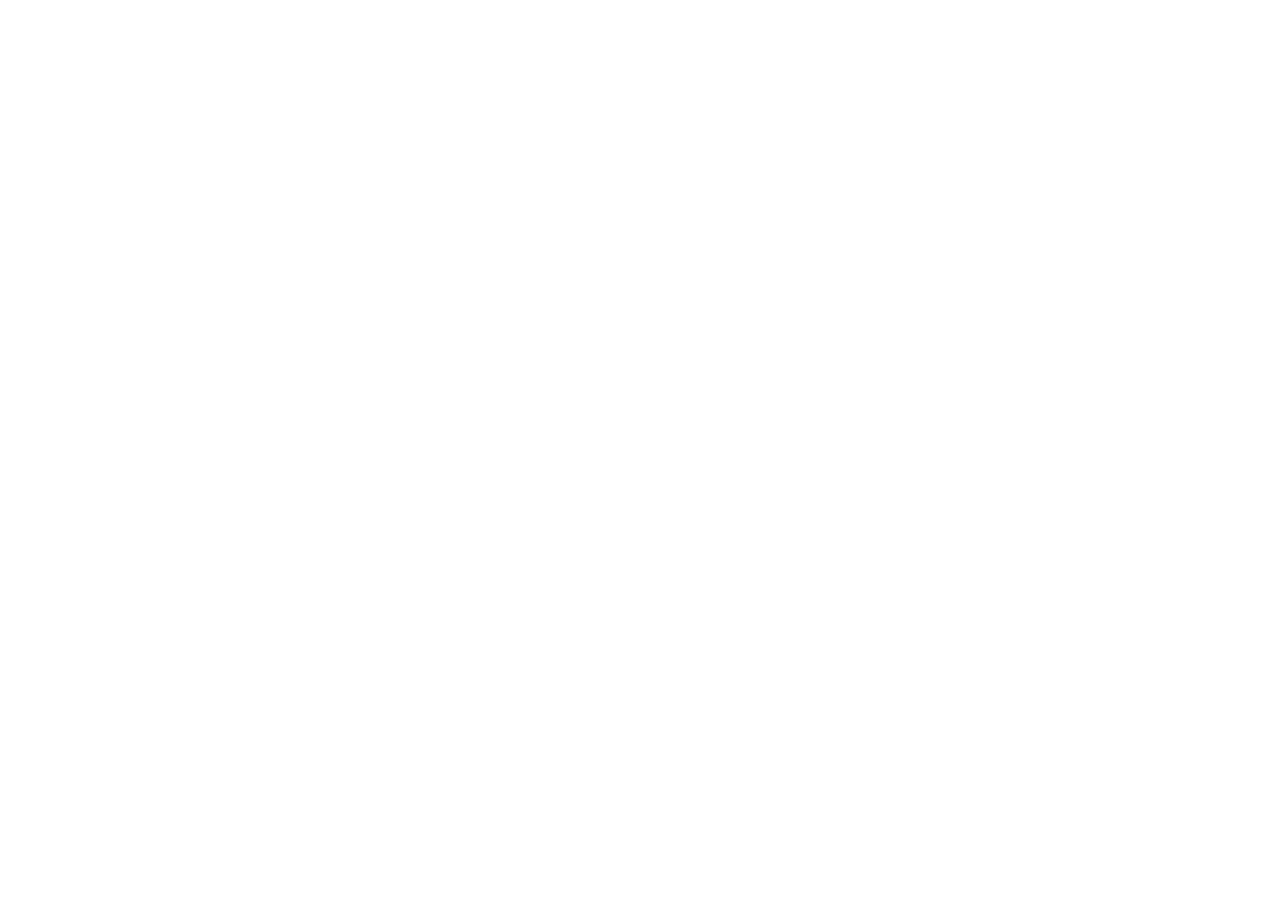
==== index.html @ 5ef0d27f "first commit" ====
<!DOCTYPE html>
<html lang="en">
  <head>
    <meta charset="UTF-8" />
    <meta name="viewport" content="width=device-width, initial-scale=1.0" />
    <title>Document</title>
  </head>
  <body></body>
</html>
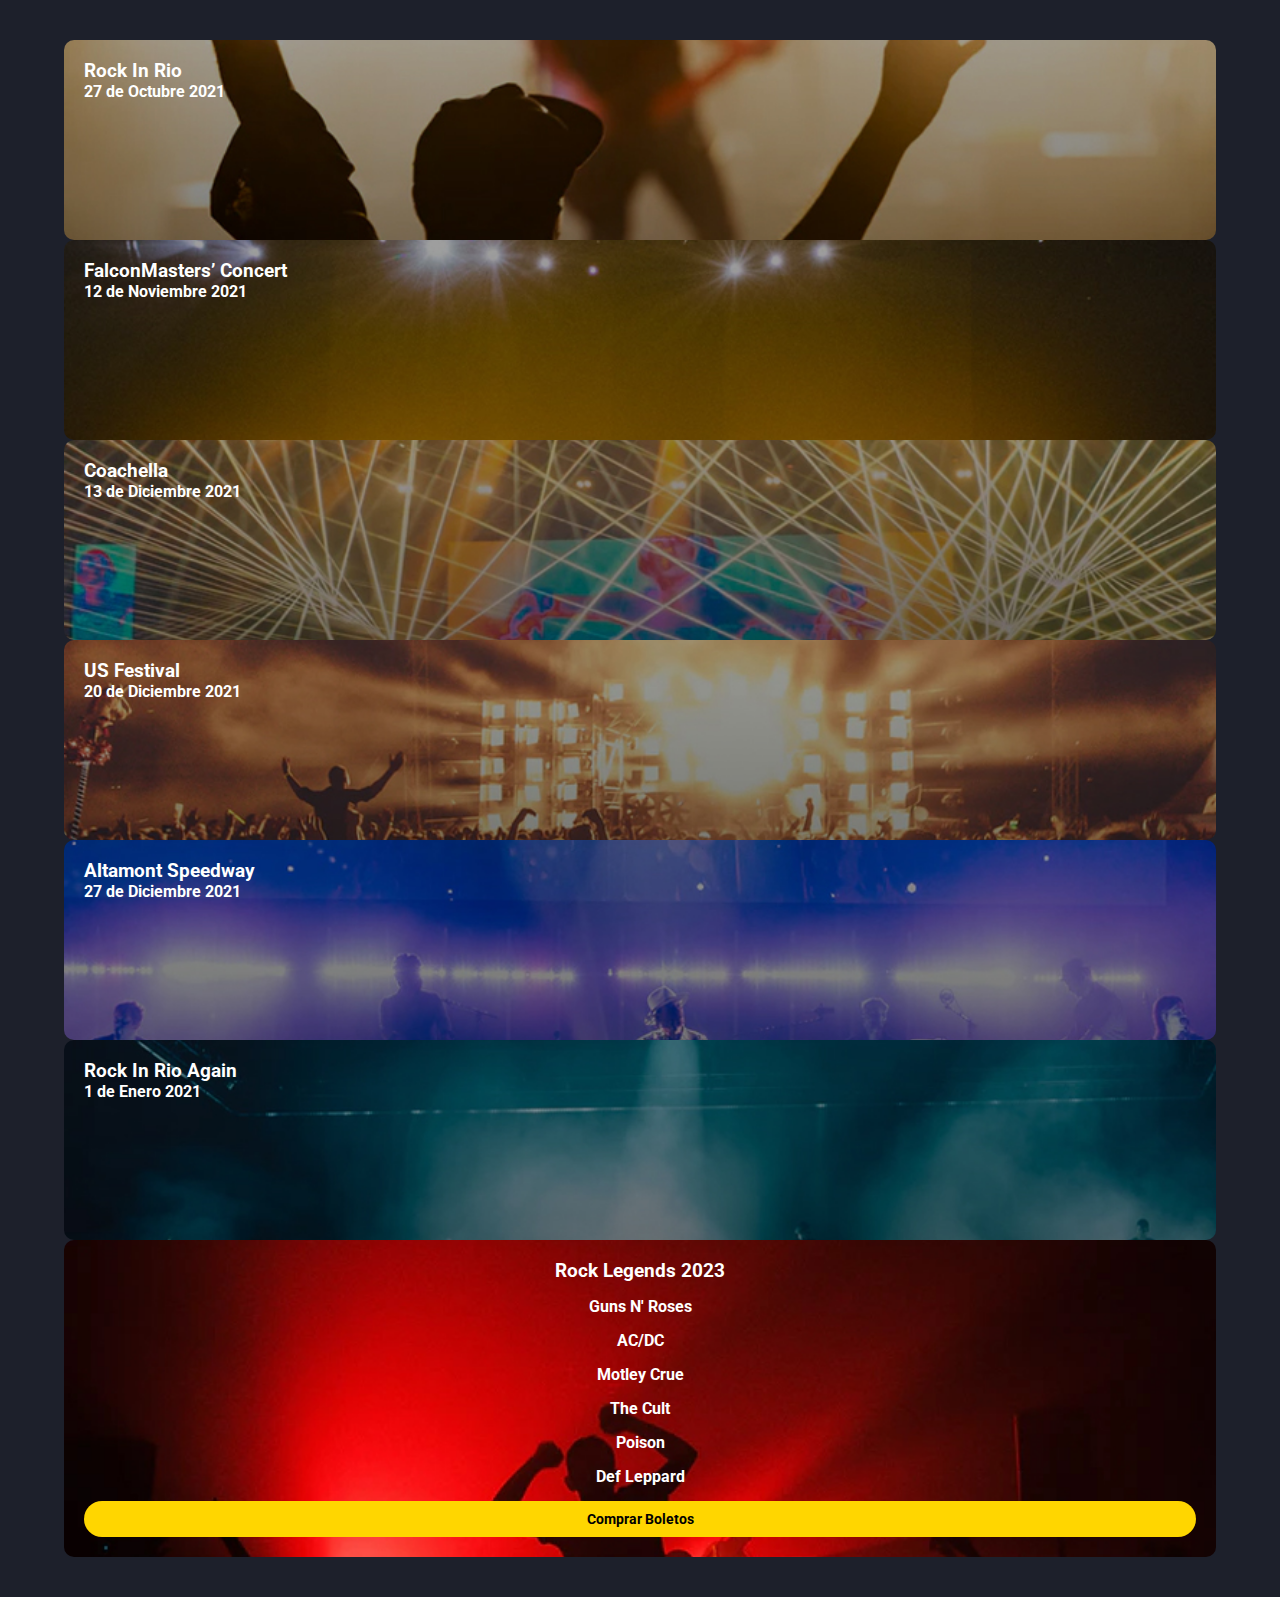
==== commit d3e9fea6: "base for practice" ====
--- a/index.html
+++ b/index.html
@@ -3,7 +3,69 @@
   <head>
     <meta charset="UTF-8" />
     <meta name="viewport" content="width=device-width, initial-scale=1.0" />
-    <title>Document</title>
+    <link rel="preconnect" href="https://fonts.googleapis.com" />
+    <link rel="preconnect" href="https://fonts.gstatic.com" crossorigin />
+    <link
+      href="https://fonts.googleapis.com/css2?family=Roboto:wght@400;700&display=swap"
+      rel="stylesheet"
+    />
+    <link rel="stylesheet" href="styles.css" />
+    <title>Flexbox vs CSS Grid</title>
   </head>
-  <body></body>
+  <body>
+    <div class="contenedor">
+      <div class="contenedor-conciertos">
+        <div class="card" style="background-image: url('./img/1.jpg')">
+          <div class="textos">
+            <h3>Rock In Rio</h3>
+            <p>27 de Octubre 2021</p>
+          </div>
+        </div>
+        <div class="card" style="background-image: url('./img/2.jpg')">
+          <div class="textos">
+            <h3>FalconMasters’ Concert</h3>
+            <p>12 de Noviembre 2021</p>
+          </div>
+        </div>
+        <div class="card" style="background-image: url('./img/3.jpg')">
+          <div class="textos">
+            <h3>Coachella</h3>
+            <p>13 de Diciembre 2021</p>
+          </div>
+        </div>
+
+        <div class="card" style="background-image: url('./img/4.jpg')">
+          <div class="textos">
+            <h3>US Festival</h3>
+            <p>20 de Diciembre 2021</p>
+          </div>
+        </div>
+        <div class="card" style="background-image: url('./img/5.jpg')">
+          <div class="textos">
+            <h3>Altamont Speedway</h3>
+            <p>27 de Diciembre 2021</p>
+          </div>
+        </div>
+        <div class="card" style="background-image: url('./img/6.jpg')">
+          <div class="textos">
+            <h3>Rock In Rio Again</h3>
+            <p>1 de Enero 2021</p>
+          </div>
+        </div>
+      </div>
+
+      <div class="banner" style="background-image: url('./img/banner.jpg')">
+        <h3>Rock Legends 2023</h3>
+        <ul>
+          <li>Guns N' Roses</li>
+          <li>AC/DC</li>
+          <li>Motley Crue</li>
+          <li>The Cult</li>
+          <li>Poison</li>
+          <li>Def Leppard</li>
+        </ul>
+        <button class="boton">Comprar Boletos</button>
+      </div>
+    </div>
+  </body>
 </html>
--- a/styles.css
+++ b/styles.css
@@ -0,0 +1,81 @@
+* {
+  padding: 0;
+  margin: 0;
+  box-sizing: border-box;
+}
+
+body {
+  background: #1d202b;
+  color: #fff;
+  font-family: "Roboto", sans-serif;
+}
+
+.contenedor {
+  width: 90%;
+  max-width: 1200px;
+  margin: auto;
+  padding: 40px 0;
+}
+
+.titulo {
+  font-size: 24px;
+  padding: 20px 0;
+}
+
+.contenedor-conciertos {
+}
+
+.card {
+  border-radius: 10px;
+  min-height: 200px;
+  font-weight: bold;
+  padding: 20px;
+  position: relative;
+  overflow: hidden;
+  background-size: cover;
+  background-position: center center;
+}
+
+.card .textos {
+  height: 100%;
+}
+
+.banner {
+  border-radius: 10px;
+  text-align: center;
+  padding: 20px;
+  background-size: cover;
+  background-position: center center;
+}
+
+.banner ul {
+  list-style: none;
+}
+
+.banner ul li {
+  margin: 15px;
+  font-weight: bold;
+}
+
+.banner .boton {
+  background: #ffd600;
+  display: block;
+  width: 100%;
+  font-weight: bold;
+  font-size: 14px;
+  text-align: center;
+  padding: 10px;
+  border: none;
+  border-radius: 100px;
+  font-family: "Roboto", sans-serif;
+  cursor: pointer;
+}
+
+@media screen and (max-width: 900px) {
+}
+
+@media screen and (max-width: 700px) {
+}
+
+@media screen and (max-width: 600px) {
+}
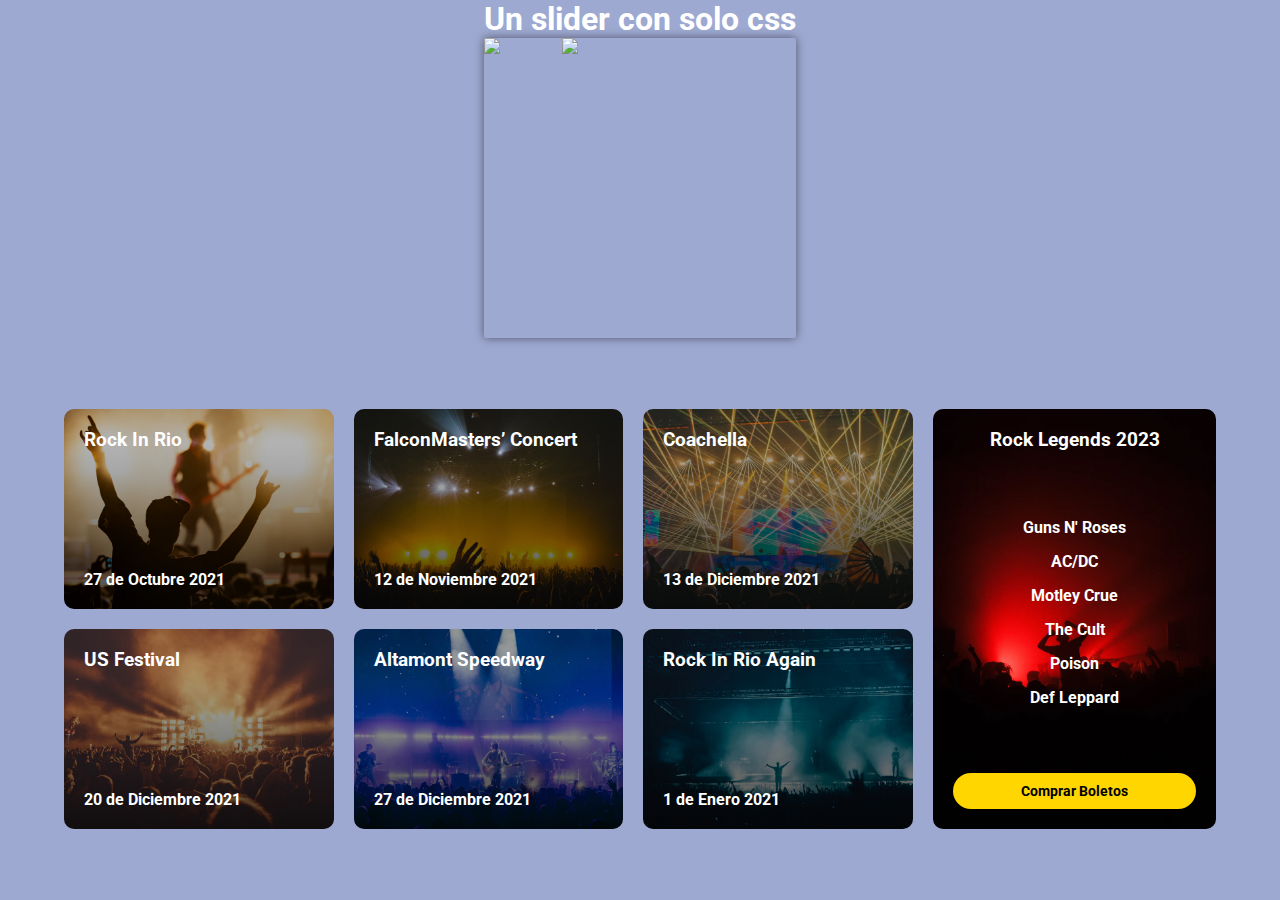
==== commit d815b572: "scroll snap" ====
--- a/index.html
+++ b/index.html
@@ -13,6 +13,25 @@
     <title>Flexbox vs CSS Grid</title>
   </head>
   <body>
+    <div class="container-slider">
+      <h1>Un slider con solo css</h1>
+      <section class="slider">
+        <img
+          src="https://encrypted-tbn0.gstatic.com/images?q=tbn:ANd9GcQQUxyyAF74n6PNCe24ANdb2B3RVop2QujklQ&s"
+        />
+        <img
+          src="https://static.nationalgeographicla.com/files/styles/image_3200/public/nationalgeographic2496740.jpg?w=1600&h=900"
+        />
+        <img
+          src="https://archive-images.prod.global.a201836.reutersmedia.net/2020/03/01/LYNXNPEG1R0F8.JPG"
+          alt=""
+        />
+        <img
+          src="https://encrypted-tbn0.gstatic.com/images?q=tbn:ANd9GcRyWfonGW5e1uQW6nQlKiZySO19A0xnvQsOkw&s"
+          alt=""
+        />
+      </section>
+    </div>
     <div class="contenedor">
       <div class="contenedor-conciertos">
         <div class="card" style="background-image: url('./img/1.jpg')">
--- a/styles.css
+++ b/styles.css
@@ -5,9 +5,13 @@
 }
 
 body {
-  background: #1d202b;
+  background: #9ea9d1;
   color: #fff;
   font-family: "Roboto", sans-serif;
+  min-height: 100vh;
+  display: flex;
+  flex-direction: column;
+  align-items: center;
 }
 
 .contenedor {
@@ -15,6 +19,15 @@
   max-width: 1200px;
   margin: auto;
   padding: 40px 0;
+
+  /**Flexbox*/
+  /**display: flex;
+  gap: 20px;*/
+
+  /**Grid*/
+  display: grid;
+  grid-template-columns: 3fr 1fr;
+  gap: 20px;
 }
 
 .titulo {
@@ -23,6 +36,16 @@
 }
 
 .contenedor-conciertos {
+  /**Flexbox*/
+  /*width: 70%;
+  display: flex;
+  flex-wrap: wrap;
+  gap: 20px;*/
+
+  /**Grid*/
+  display: grid;
+  grid-template-columns: repeat(3, 1fr);
+  gap: 20px;
 }
 
 .card {
@@ -34,10 +57,22 @@
   overflow: hidden;
   background-size: cover;
   background-position: center center;
+
+  /**Flexbox*/
+  /*width: calc(33.33% - 20px);*/
 }
 
 .card .textos {
   height: 100%;
+
+  /**Flexbox*/
+  display: flex;
+  flex-direction: column;
+  justify-content: space-between;
+
+  /**Grid*/
+  /**display: grid;
+  grid-template-rows: 1fr auto;*/
 }
 
 .banner {
@@ -46,6 +81,17 @@
   padding: 20px;
   background-size: cover;
   background-position: center center;
+
+  /**Flexbox*/
+  /**width: 30%;*/
+  display: flex;
+  flex-direction: column;
+  justify-content: space-between;
+
+  /**Grid*/
+  /**display: grid;
+  grid-template-rows: auto auto auto;
+  align-items: center;*/
 }
 
 .banner ul {
@@ -72,10 +118,54 @@
 }
 
 @media screen and (max-width: 900px) {
+  .contenedor {
+    display: grid;
+    grid-template-columns: 2fr 1fr;
+  }
+  .contenedor-conciertos {
+    display: grid;
+    grid-template-columns: 1fr 1fr;
+  }
 }
 
 @media screen and (max-width: 700px) {
+  .contenedor {
+    display: grid;
+    grid-template-columns: 1fr 1fr;
+  }
+  .contenedor-conciertos {
+    display: flex;
+    flex-direction: column;
+  }
 }
 
 @media screen and (max-width: 600px) {
+  .contenedor {
+    display: flex;
+    flex-direction: column;
+  }
+
+  .contenedor-conciertos {
+    display: flex;
+    flex-direction: column;
+  }
 }
+
+/**SCROLL SLIDER*/
+.slider {
+  display: flex;
+  max-width: 500px;
+  height: 300px;
+  width: 100%;
+  overflow-x: scroll;
+  scroll-snap-type: x mandatory;
+
+  border-radius: 2px;
+  box-shadow: 0 0 10px rgba(0, 0, 0, 0.5);
+}
+
+.slider img {
+  width: 100%;
+  object-fit: cover;
+  scroll-snap-align: center;
+}
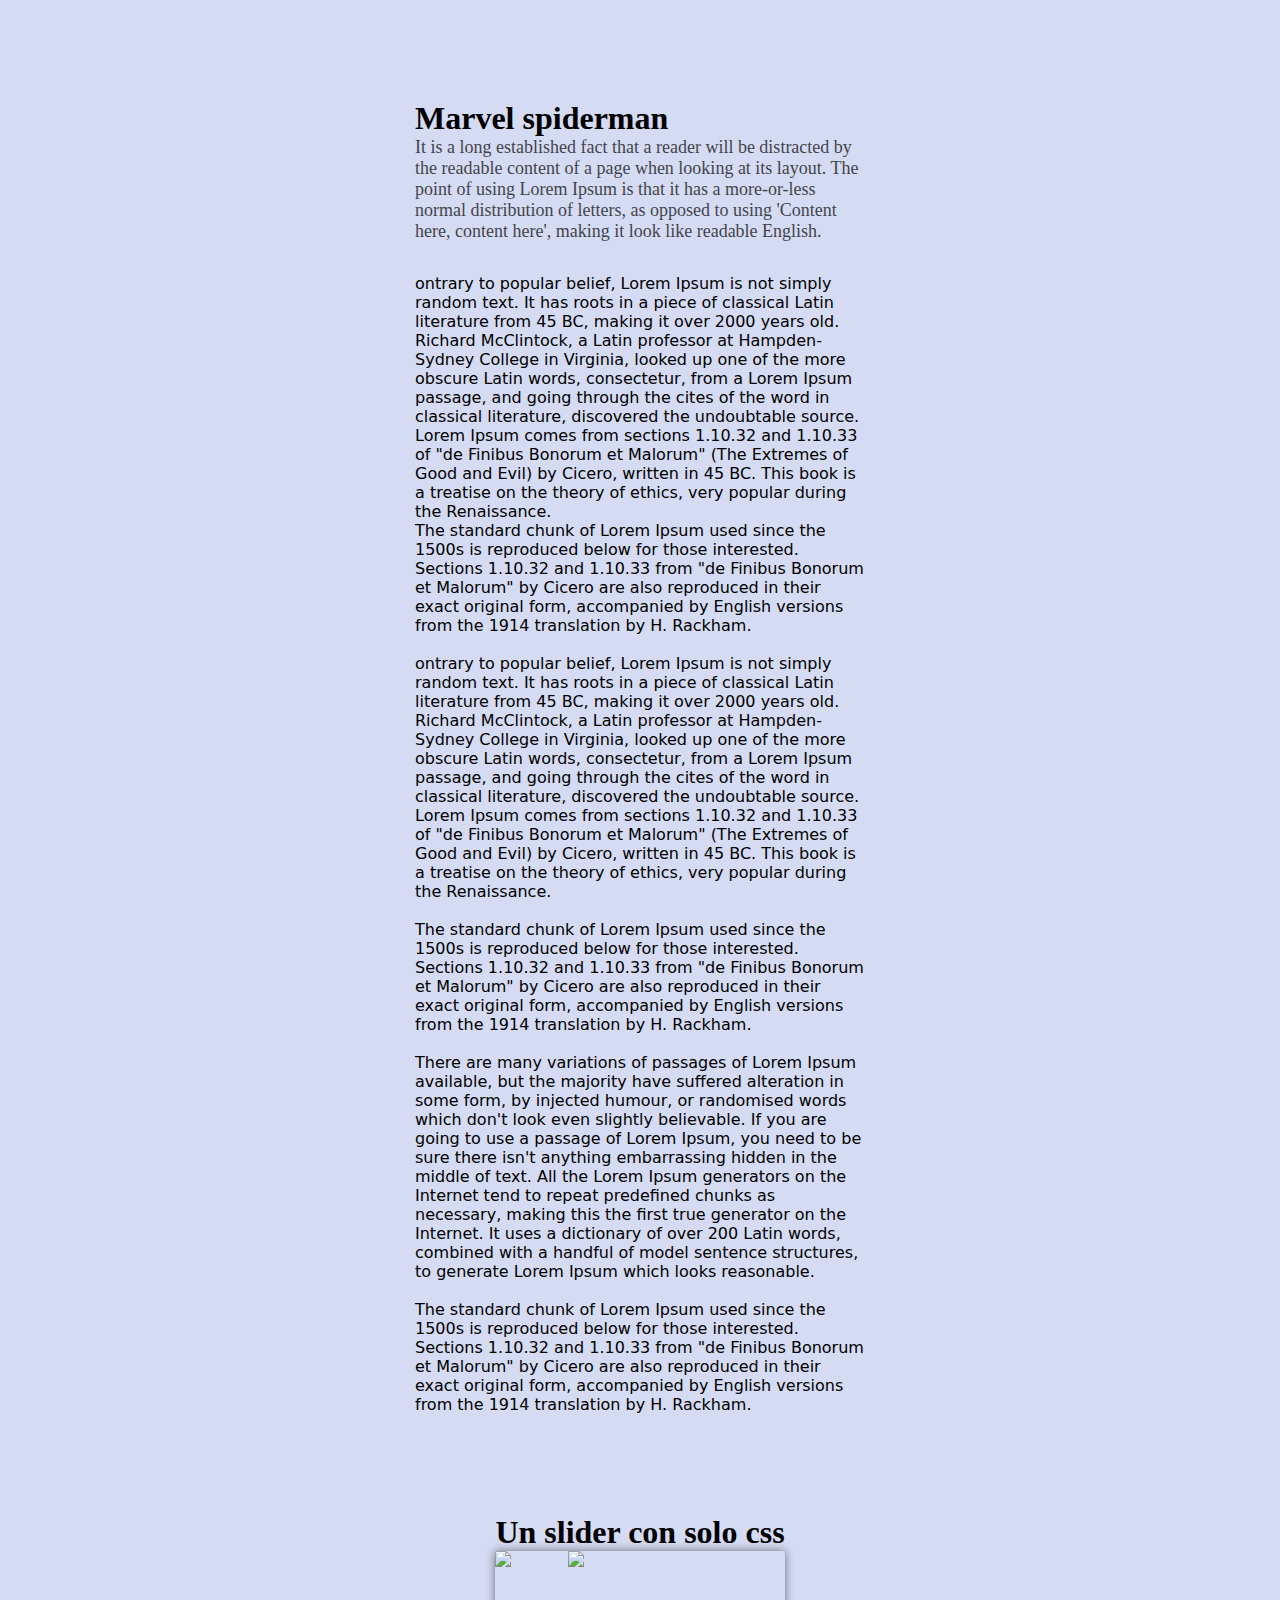
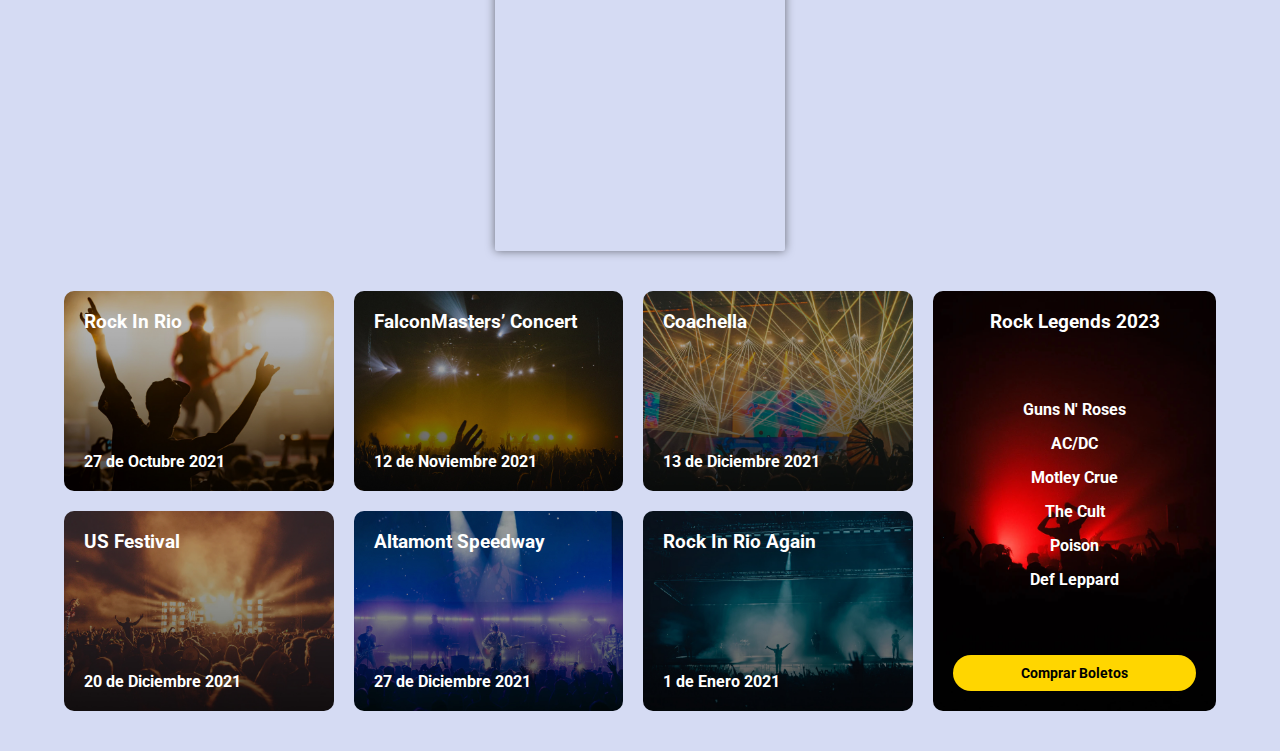
==== commit 02377158: "animation scroll" ====
--- a/index.html
+++ b/index.html
@@ -13,7 +13,90 @@
     <title>Flexbox vs CSS Grid</title>
   </head>
   <body>
-    <div class="container-slider">
+    <div class="container-slider-animation">
+      <h1>Marvel spiderman</h1>
+      <h2>
+        It is a long established fact that a reader will be distracted by the
+        readable content of a page when looking at its layout. The point of
+        using Lorem Ipsum is that it has a more-or-less normal distribution of
+        letters, as opposed to using 'Content here, content here', making it
+        look like readable English.
+      </h2>
+      <p>
+        ontrary to popular belief, Lorem Ipsum is not simply random text. It has
+        roots in a piece of classical Latin literature from 45 BC, making it
+        over 2000 years old. Richard McClintock, a Latin professor at
+        Hampden-Sydney College in Virginia, looked up one of the more obscure
+        Latin words, consectetur, from a Lorem Ipsum passage, and going through
+        the cites of the word in classical literature, discovered the
+        undoubtable source. Lorem Ipsum comes from sections 1.10.32 and 1.10.33
+        of "de Finibus Bonorum et Malorum" (The Extremes of Good and Evil) by
+        Cicero, written in 45 BC. This book is a treatise on the theory of
+        ethics, very popular during the Renaissance.
+      </p>
+      <p>
+        The standard chunk of Lorem Ipsum used since the 1500s is reproduced
+        below for those interested. Sections 1.10.32 and 1.10.33 from "de
+        Finibus Bonorum et Malorum" by Cicero are also reproduced in their exact
+        original form, accompanied by English versions from the 1914 translation
+        by H. Rackham.
+      </p>
+      <img
+        src="https://image.api.playstation.com/vulcan/ap/rnd/202306/1219/1c7b75d8ed9271516546560d219ad0b22ee0a263b4537bd8.png"
+        alt=""
+      />
+
+      <p>
+        ontrary to popular belief, Lorem Ipsum is not simply random text. It has
+        roots in a piece of classical Latin literature from 45 BC, making it
+        over 2000 years old. Richard McClintock, a Latin professor at
+        Hampden-Sydney College in Virginia, looked up one of the more obscure
+        Latin words, consectetur, from a Lorem Ipsum passage, and going through
+        the cites of the word in classical literature, discovered the
+        undoubtable source. Lorem Ipsum comes from sections 1.10.32 and 1.10.33
+        of "de Finibus Bonorum et Malorum" (The Extremes of Good and Evil) by
+        Cicero, written in 45 BC. This book is a treatise on the theory of
+        ethics, very popular during the Renaissance.
+      </p>
+      <img
+        src="https://static.printler.com/cache/6/e/2/c/f/2/6e2cf2af46fcece56f7e29b69a0c635afcf3d100.jpg"
+        alt=""
+      />
+      <p>
+        The standard chunk of Lorem Ipsum used since the 1500s is reproduced
+        below for those interested. Sections 1.10.32 and 1.10.33 from "de
+        Finibus Bonorum et Malorum" by Cicero are also reproduced in their exact
+        original form, accompanied by English versions from the 1914 translation
+        by H. Rackham.
+      </p>
+      <img
+        src="https://elcomercio.pe/resizer/Jkq8LB3WZ5xQlB4CJr3O1gU-sss=/1200x675/smart/filters:format(jpeg):quality(75)/cloudfront-us-east-1.images.arcpublishing.com/elcomercio/CMNKBOGVA5H2ZHPTO7DPR5XL2Q.jpg"
+        alt=""
+      />
+      <p>
+        There are many variations of passages of Lorem Ipsum available, but the
+        majority have suffered alteration in some form, by injected humour, or
+        randomised words which don't look even slightly believable. If you are
+        going to use a passage of Lorem Ipsum, you need to be sure there isn't
+        anything embarrassing hidden in the middle of text. All the Lorem Ipsum
+        generators on the Internet tend to repeat predefined chunks as
+        necessary, making this the first true generator on the Internet. It uses
+        a dictionary of over 200 Latin words, combined with a handful of model
+        sentence structures, to generate Lorem Ipsum which looks reasonable.
+      </p>
+      <img
+        src="https://cdn1.epicgames.com/offer/f696430be718494fac1d6542cfb22542/EGS_MarvelsSpiderManMilesMorales_InsomniacGamesNixxesSoftware_S2_1200x1600-58989e7116de3f70a2ae6ea56ee202c6"
+        alt=""
+      />
+      <p>
+        The standard chunk of Lorem Ipsum used since the 1500s is reproduced
+        below for those interested. Sections 1.10.32 and 1.10.33 from "de
+        Finibus Bonorum et Malorum" by Cicero are also reproduced in their exact
+        original form, accompanied by English versions from the 1914 translation
+        by H. Rackham.
+      </p>
+    </div>
+    <div class="container-slider-x">
       <h1>Un slider con solo css</h1>
       <section class="slider">
         <img
--- a/styles.css
+++ b/styles.css
@@ -5,9 +5,7 @@
 }
 
 body {
-  background: #9ea9d1;
-  color: #fff;
-  font-family: "Roboto", sans-serif;
+  background: #d5dbf3;
   min-height: 100vh;
   display: flex;
   flex-direction: column;
@@ -19,6 +17,8 @@
   max-width: 1200px;
   margin: auto;
   padding: 40px 0;
+  color: #fff;
+  font-family: "Roboto", sans-serif;
 
   /**Flexbox*/
   /**display: flex;
@@ -169,3 +169,45 @@
   object-fit: cover;
   scroll-snap-align: center;
 }
+
+/**Animation scroll*/
+.container-slider-animation {
+  max-width: 450px;
+  margin: 0 auto;
+  font-family: system-ui;
+  margin-top: 100px;
+  margin-bottom: 100px;
+}
+.container-slider-animation h1,
+h2 {
+  font-family: Georgia, "Times New Roman", Times, serif;
+}
+.container-slider-animation h2 {
+  opacity: 0.7;
+  font-size: 18px;
+  font-weight: 480;
+  margin-bottom: 32px;
+}
+
+.container-slider-animation img {
+  width: 100%;
+  height: auto;
+
+  view-timeline-name: --image;
+  view-timeline-axis: block;
+  animation-timeline: --image;
+  animation-name: show;
+  animation-range: entry 25% cover 30%;
+  animation-fill-mode: both;
+}
+
+@keyframes show {
+  from {
+    opacity: 0;
+    scale: 25%;
+  }
+  to {
+    opacity: 1;
+    scale: 100%;
+  }
+}
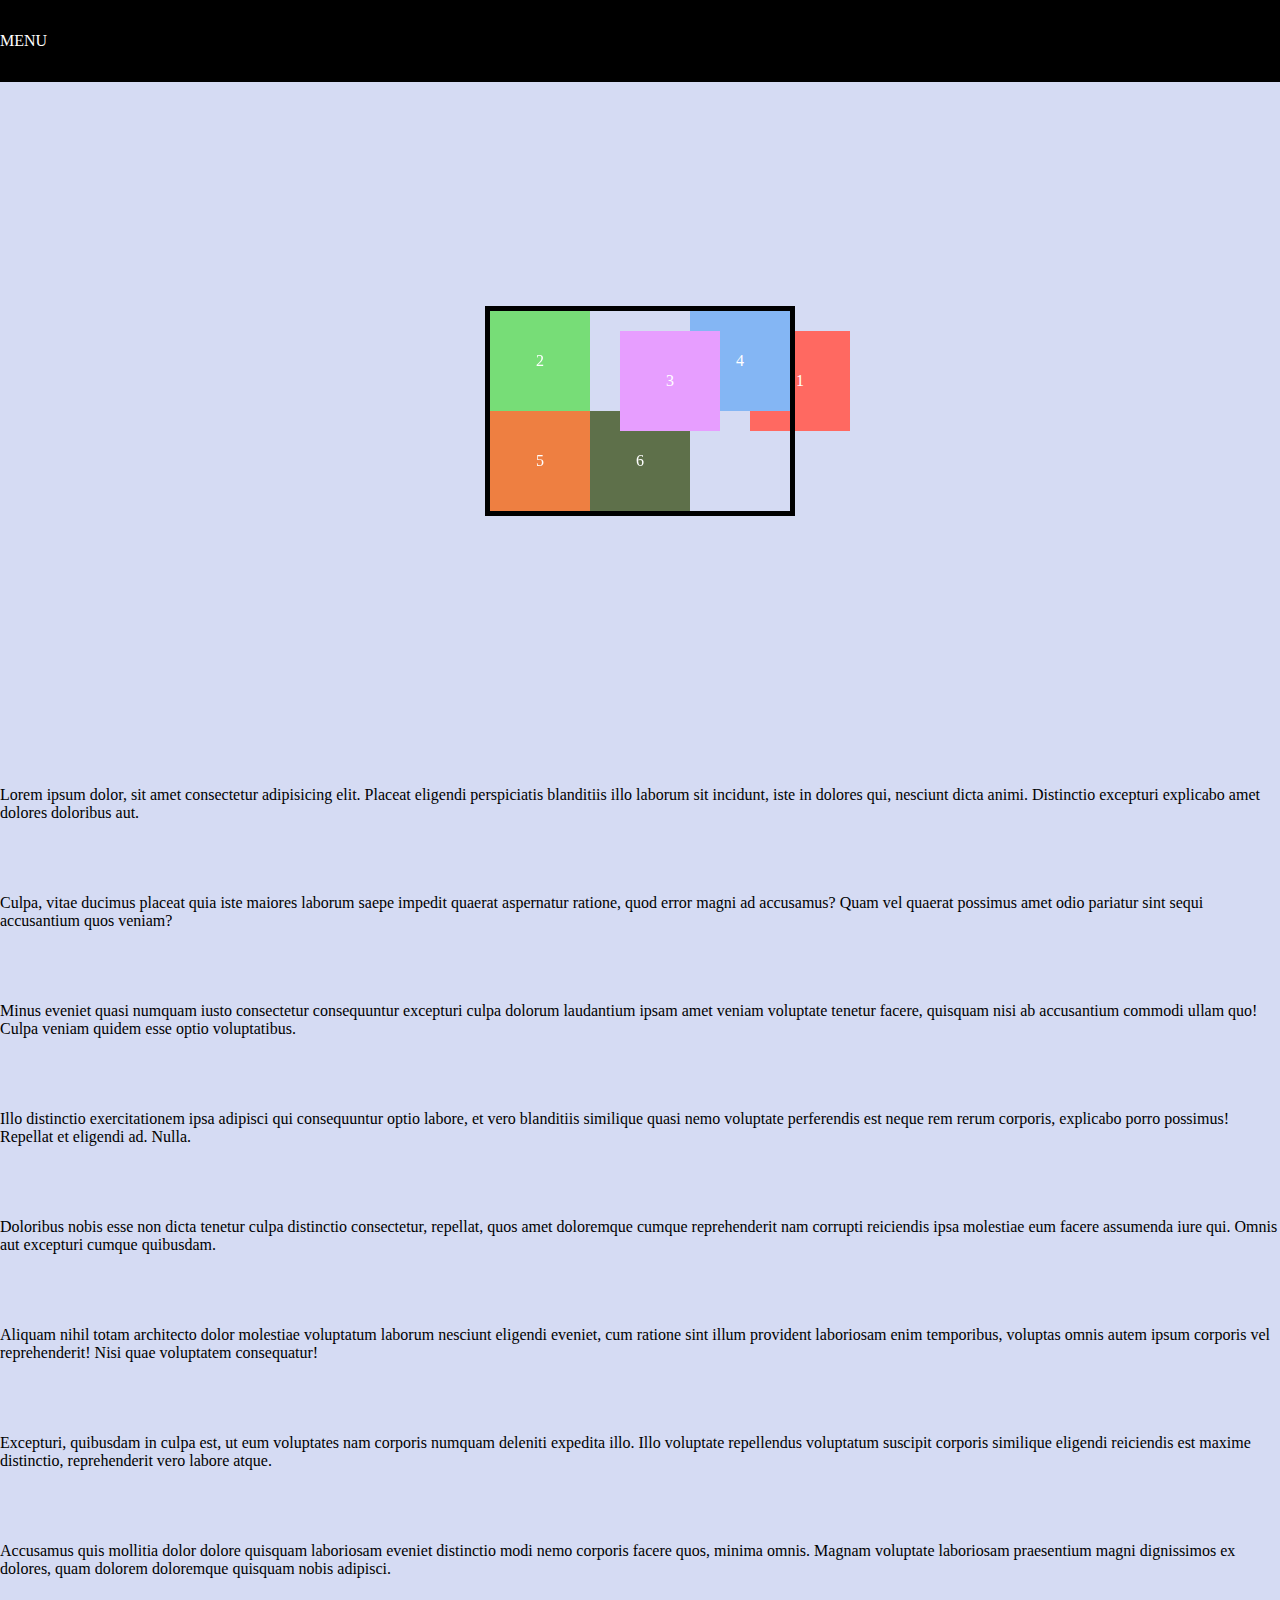
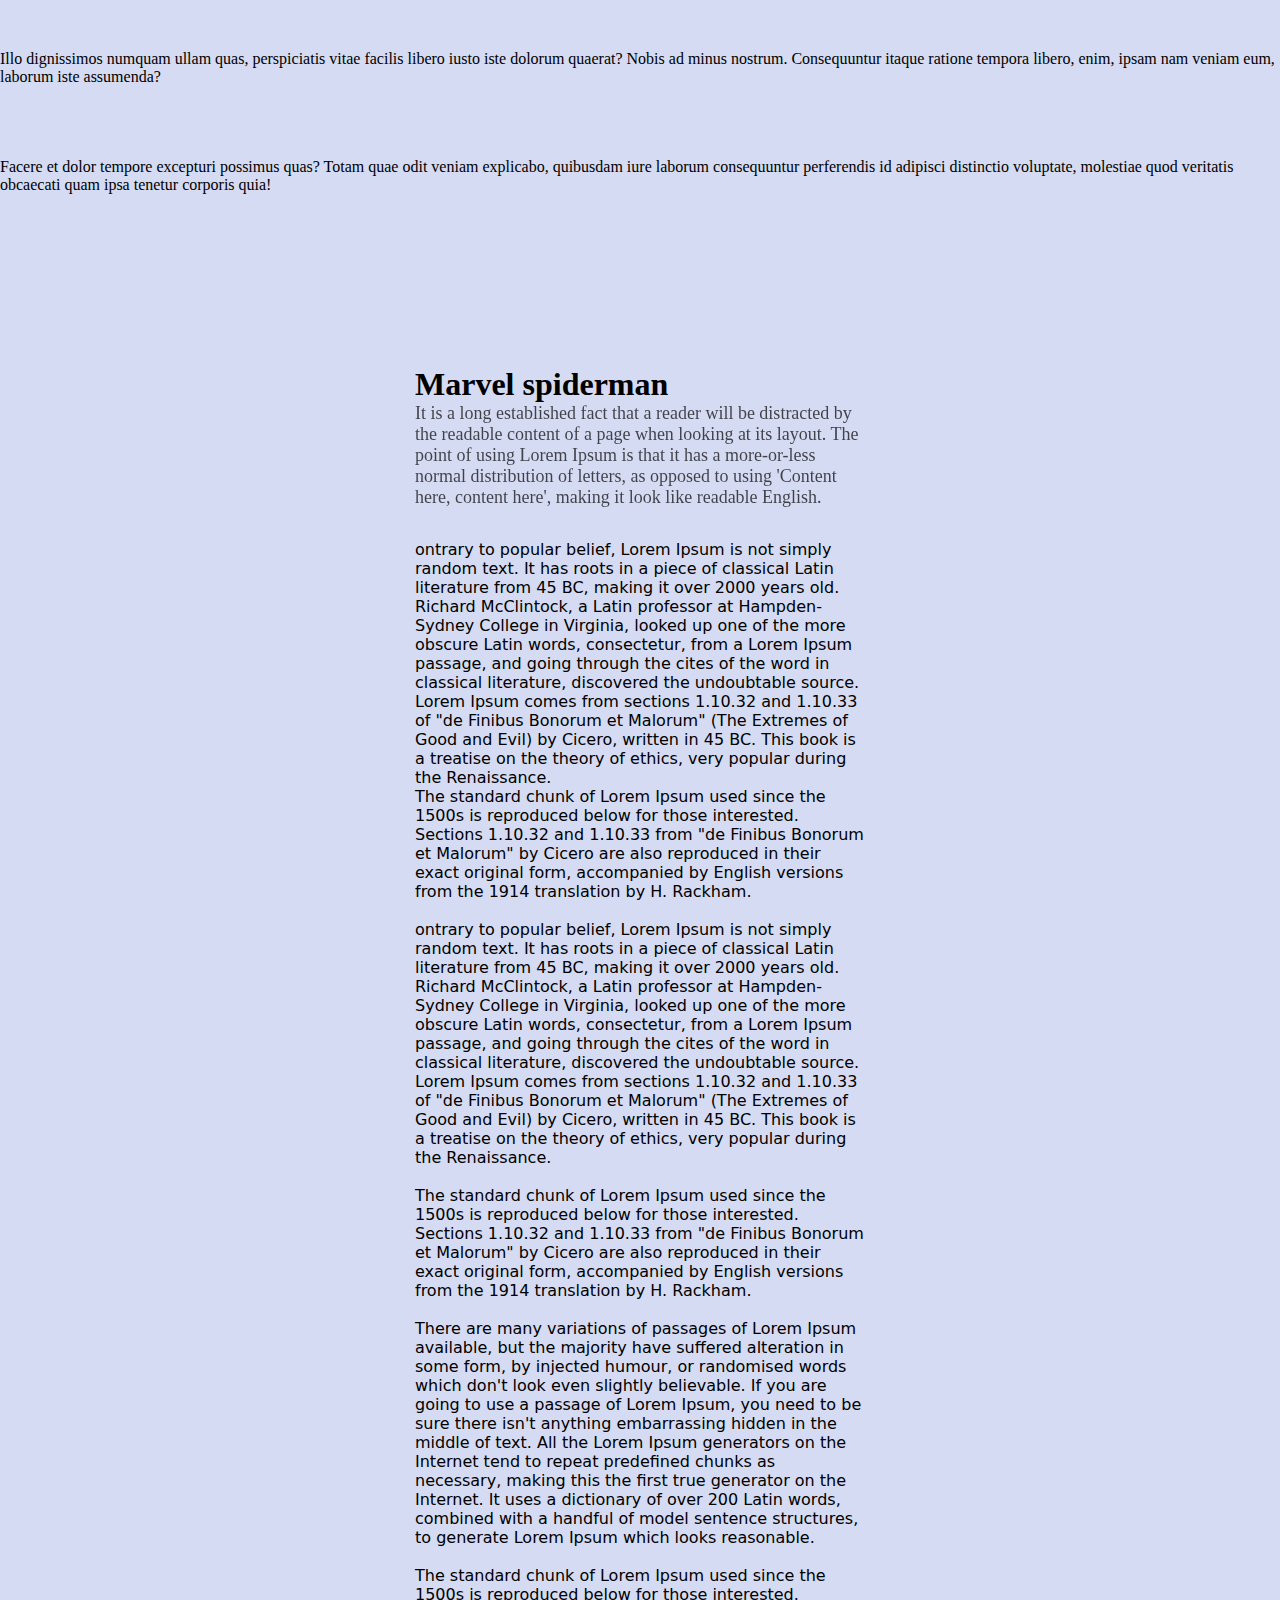
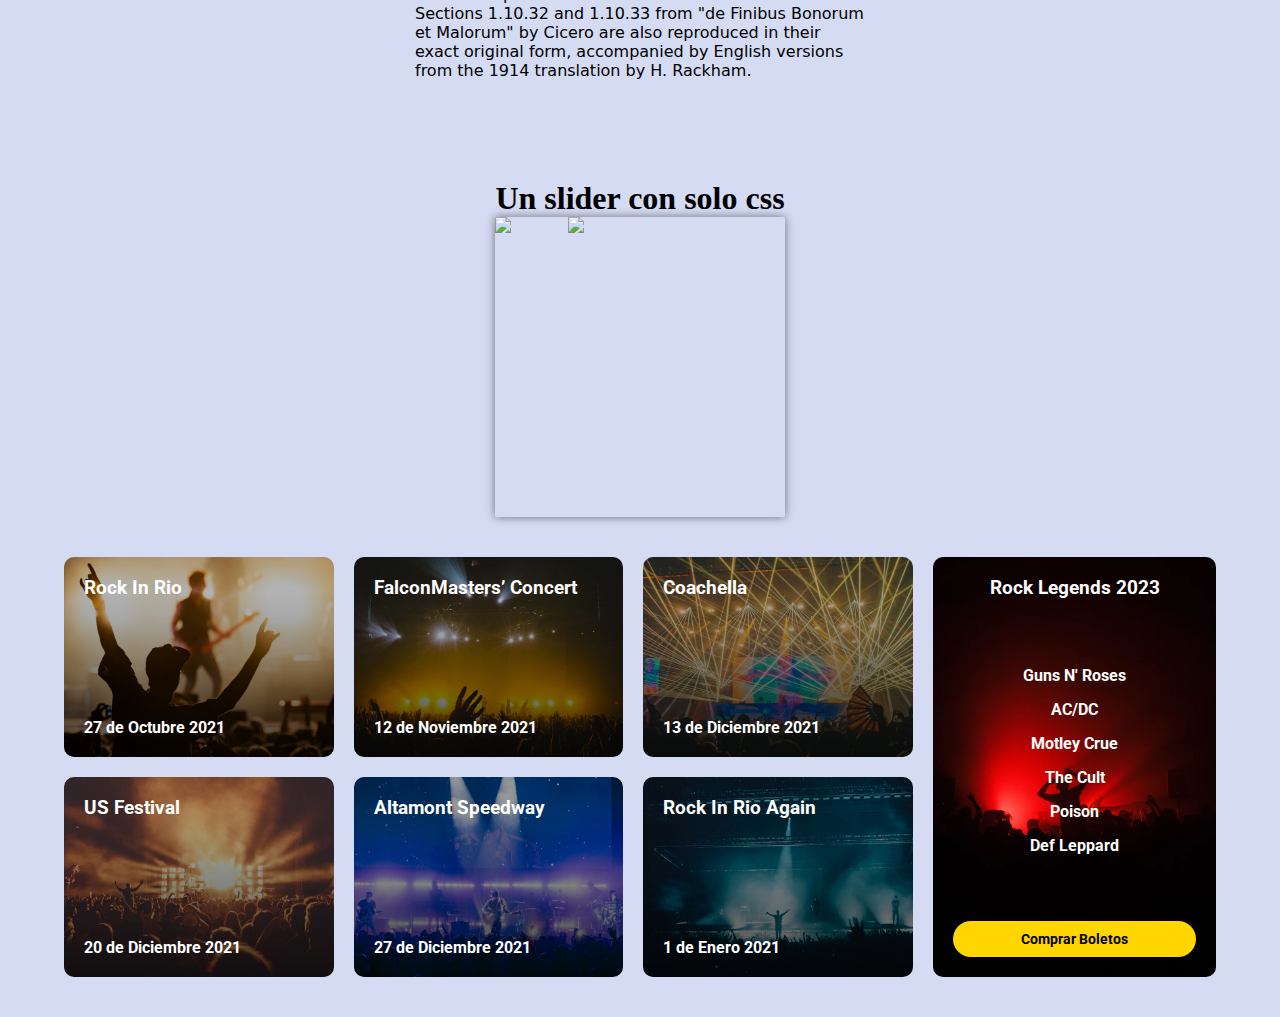
==== commit 26ce1380: "static, relative, absolute, fixed position" ====
--- a/index.html
+++ b/index.html
@@ -13,6 +13,81 @@
     <title>Flexbox vs CSS Grid</title>
   </head>
   <body>
+    <header class="cabecera">
+      <nav>MENU</nav>
+    </header>
+    <p>
+      Lorem ipsum dolor sit amet consectetur adipisicing elit. Distinctio ea
+      vitae porro voluptatum rem repellendus impedit optio ex explicabo natus,
+      a, velit architecto, repellat fuga reiciendis? Incidunt, fuga?
+    </p>
+    <div class="container-position">
+      <div class="box box-1">1</div>
+      <div class="box box-2">2</div>
+      <div class="box box-3">3</div>
+      <div class="box box-4">4</div>
+      <div class="box box-5">5</div>
+      <div class="box box-6">6</div>
+    </div>
+    <p>
+      Lorem ipsum dolor, sit amet consectetur adipisicing elit. Placeat eligendi
+      perspiciatis blanditiis illo laborum sit incidunt, iste in dolores qui,
+      nesciunt dicta animi. Distinctio excepturi explicabo amet dolores
+      doloribus aut.<br /><br /><br /><br /><br />
+    </p>
+    <p>
+      Culpa, vitae ducimus placeat quia iste maiores laborum saepe impedit
+      quaerat aspernatur ratione, quod error magni ad accusamus? Quam vel
+      quaerat possimus amet odio pariatur sint sequi accusantium quos veniam?<br /><br /><br /><br /><br />
+    </p>
+    <p>
+      Minus eveniet quasi numquam iusto consectetur consequuntur excepturi culpa
+      dolorum laudantium ipsam amet veniam voluptate tenetur facere, quisquam
+      nisi ab accusantium commodi ullam quo! Culpa veniam quidem esse optio
+      voluptatibus.<br /><br /><br /><br /><br />
+    </p>
+    <p>
+      Illo distinctio exercitationem ipsa adipisci qui consequuntur optio
+      labore, et vero blanditiis similique quasi nemo voluptate perferendis est
+      neque rem rerum corporis, explicabo porro possimus! Repellat et eligendi
+      ad. Nulla.<br /><br /><br /><br /><br />
+    </p>
+    <p>
+      Doloribus nobis esse non dicta tenetur culpa distinctio consectetur,
+      repellat, quos amet doloremque cumque reprehenderit nam corrupti
+      reiciendis ipsa molestiae eum facere assumenda iure qui. Omnis aut
+      excepturi cumque quibusdam.<br /><br /><br /><br /><br />
+    </p>
+    <p>
+      Aliquam nihil totam architecto dolor molestiae voluptatum laborum nesciunt
+      eligendi eveniet, cum ratione sint illum provident laboriosam enim
+      temporibus, voluptas omnis autem ipsum corporis vel reprehenderit! Nisi
+      quae voluptatem consequatur!<br /><br /><br /><br /><br />
+    </p>
+    <p>
+      Excepturi, quibusdam in culpa est, ut eum voluptates nam corporis numquam
+      deleniti expedita illo. Illo voluptate repellendus voluptatum suscipit
+      corporis similique eligendi reiciendis est maxime distinctio,
+      reprehenderit vero labore atque.<br /><br /><br /><br /><br />
+    </p>
+    <p>
+      Accusamus quis mollitia dolor dolore quisquam laboriosam eveniet
+      distinctio modi nemo corporis facere quos, minima omnis. Magnam voluptate
+      laboriosam praesentium magni dignissimos ex dolores, quam dolorem
+      doloremque quisquam nobis adipisci.<br /><br /><br /><br /><br />
+    </p>
+    <p>
+      Illo dignissimos numquam ullam quas, perspiciatis vitae facilis libero
+      iusto iste dolorum quaerat? Nobis ad minus nostrum. Consequuntur itaque
+      ratione tempora libero, enim, ipsam nam veniam eum, laborum iste
+      assumenda?<br /><br /><br /><br /><br />
+    </p>
+    <p>
+      Facere et dolor tempore excepturi possimus quas? Totam quae odit veniam
+      explicabo, quibusdam iure laborum consequuntur perferendis id adipisci
+      distinctio voluptate, molestiae quod veritatis obcaecati quam ipsa tenetur
+      corporis quia!<br /><br /><br /><br /><br />
+    </p>
     <div class="container-slider-animation">
       <h1>Marvel spiderman</h1>
       <h2>
--- a/styles.css
+++ b/styles.css
@@ -9,7 +9,7 @@
   min-height: 100vh;
   display: flex;
   flex-direction: column;
-  align-items: center;
+  /**align-items: center;*/
 }
 
 .contenedor {
@@ -152,6 +152,10 @@
 }
 
 /**SCROLL SLIDER*/
+.container-slider-x {
+  max-width: 600px;
+  margin: 0 auto;
+}
 .slider {
   display: flex;
   max-width: 500px;
@@ -197,7 +201,7 @@
   view-timeline-axis: block;
   animation-timeline: --image;
   animation-name: show;
-  animation-range: entry 25% cover 30%;
+  animation-range: entry 25% cover 50%;
   animation-fill-mode: both;
 }
 
@@ -211,3 +215,73 @@
     scale: 100%;
   }
 }
+
+/**Position*/
+.container-position {
+  margin: 30vh auto;
+  border: 5px solid black;
+  width: 310px;
+
+  display: flex;
+  flex-wrap: wrap;
+  position: relative;
+}
+
+.cabecera {
+  background-color: black;
+  color: white;
+  padding: 2em 0;
+
+  position: fixed; /**pierde su espacio y su sitio, 
+  se sale del flujo*/
+  top: 0;
+  width: 100%;
+}
+.box {
+  width: 100px;
+  height: 100px;
+  line-height: 100px;
+  text-align: center;
+  color: white;
+}
+
+.box-1 {
+  background-color: #ff6961;
+  position: absolute; /**deja un vacio, como si flotara*/
+  top: 20px;
+  left: 260px;
+  bottom: ;
+  right: ;
+  z-index: -1; /**pone el elemento detras de su contenedor padre*/
+}
+
+.box-2 {
+  background-color: #77dd77;
+  position: static; /**positio por defecto, no permite mover al elemento*/
+}
+
+.box-3 {
+  background-color: #e79eff;
+  position: relative;
+  top: 20px;
+  left: 30px;
+  bottom: ;
+  right: ;
+  z-index: 10; /**pone al elemento delante de otro, 
+  si hay otro elemento con un z-index mayor, 
+  ese se pone adelante*/
+}
+
+.box-4 {
+  background-color: #84b6f4;
+  position: relative; /**pone al elemento delante de otro 
+  que no tenga una position*/
+}
+
+.box-5 {
+  background-color: #ee7f41;
+}
+
+.box-6 {
+  background-color: #5e704a;
+}
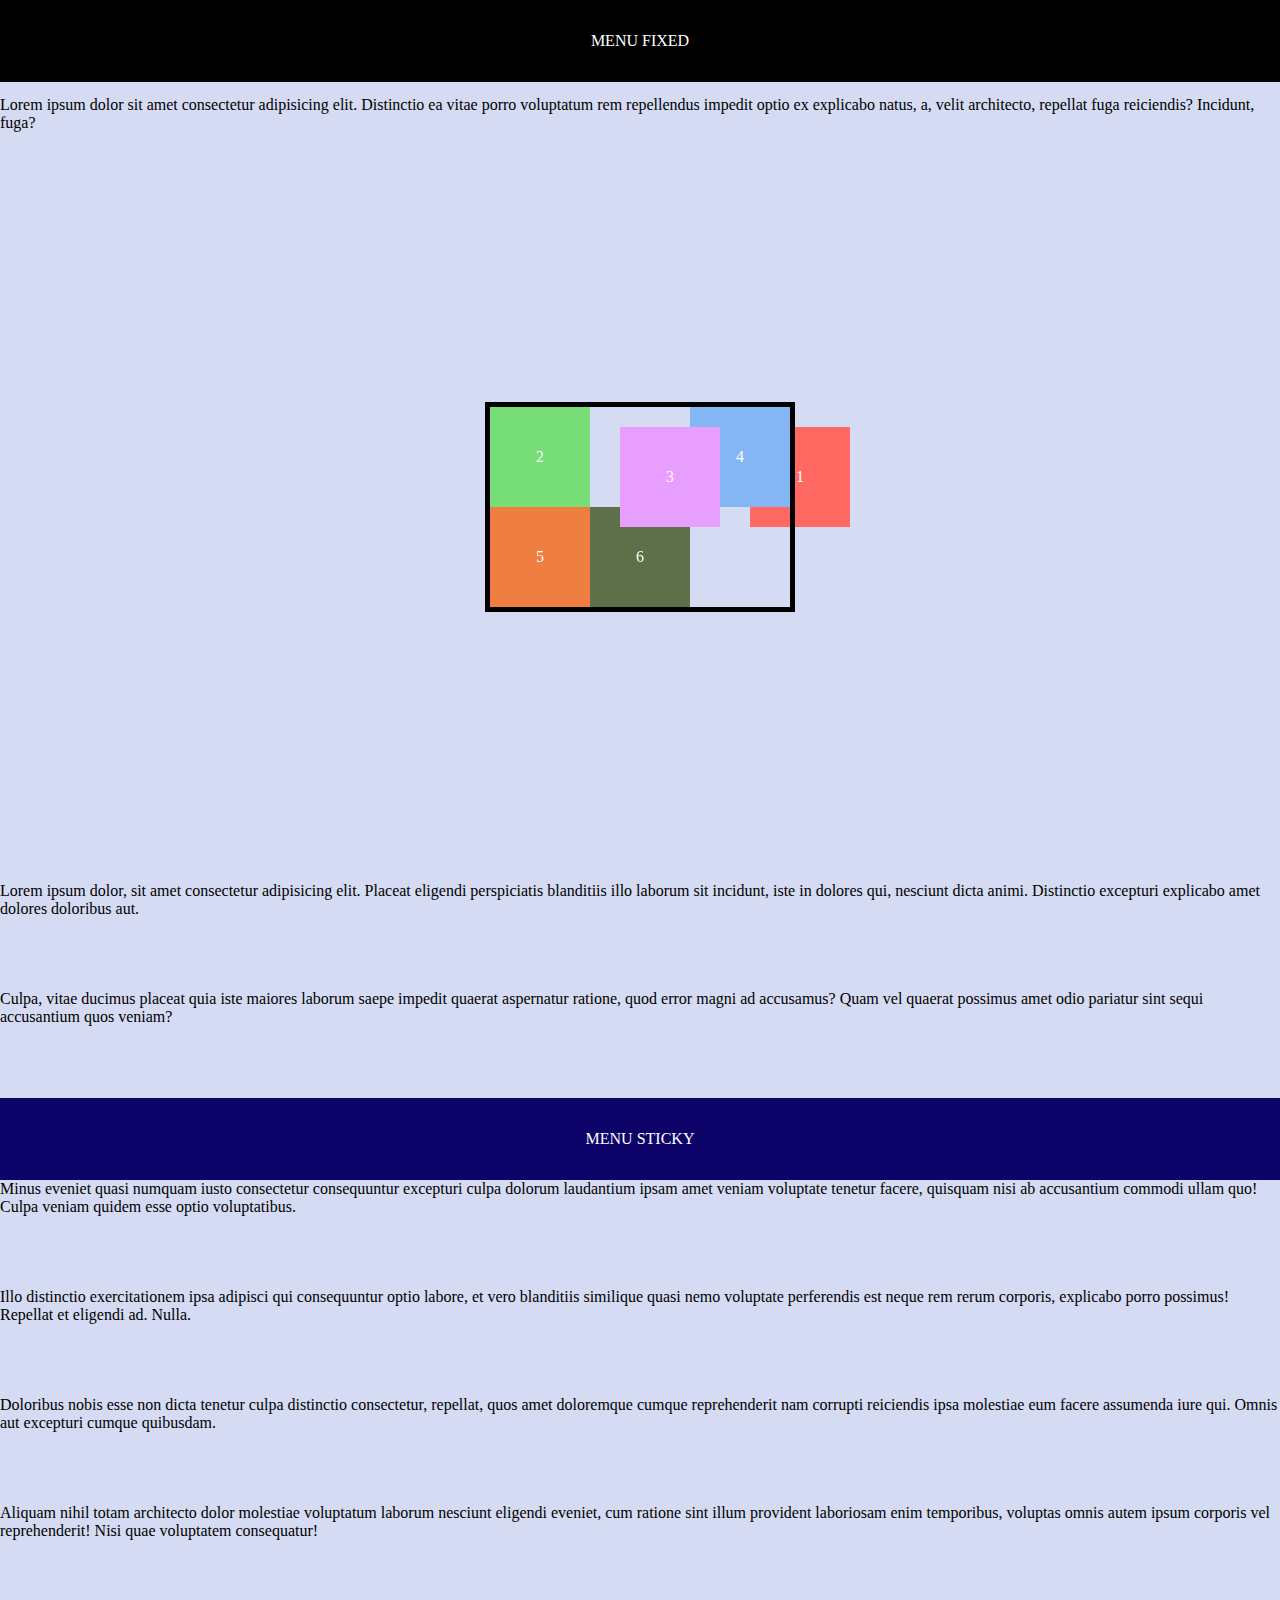
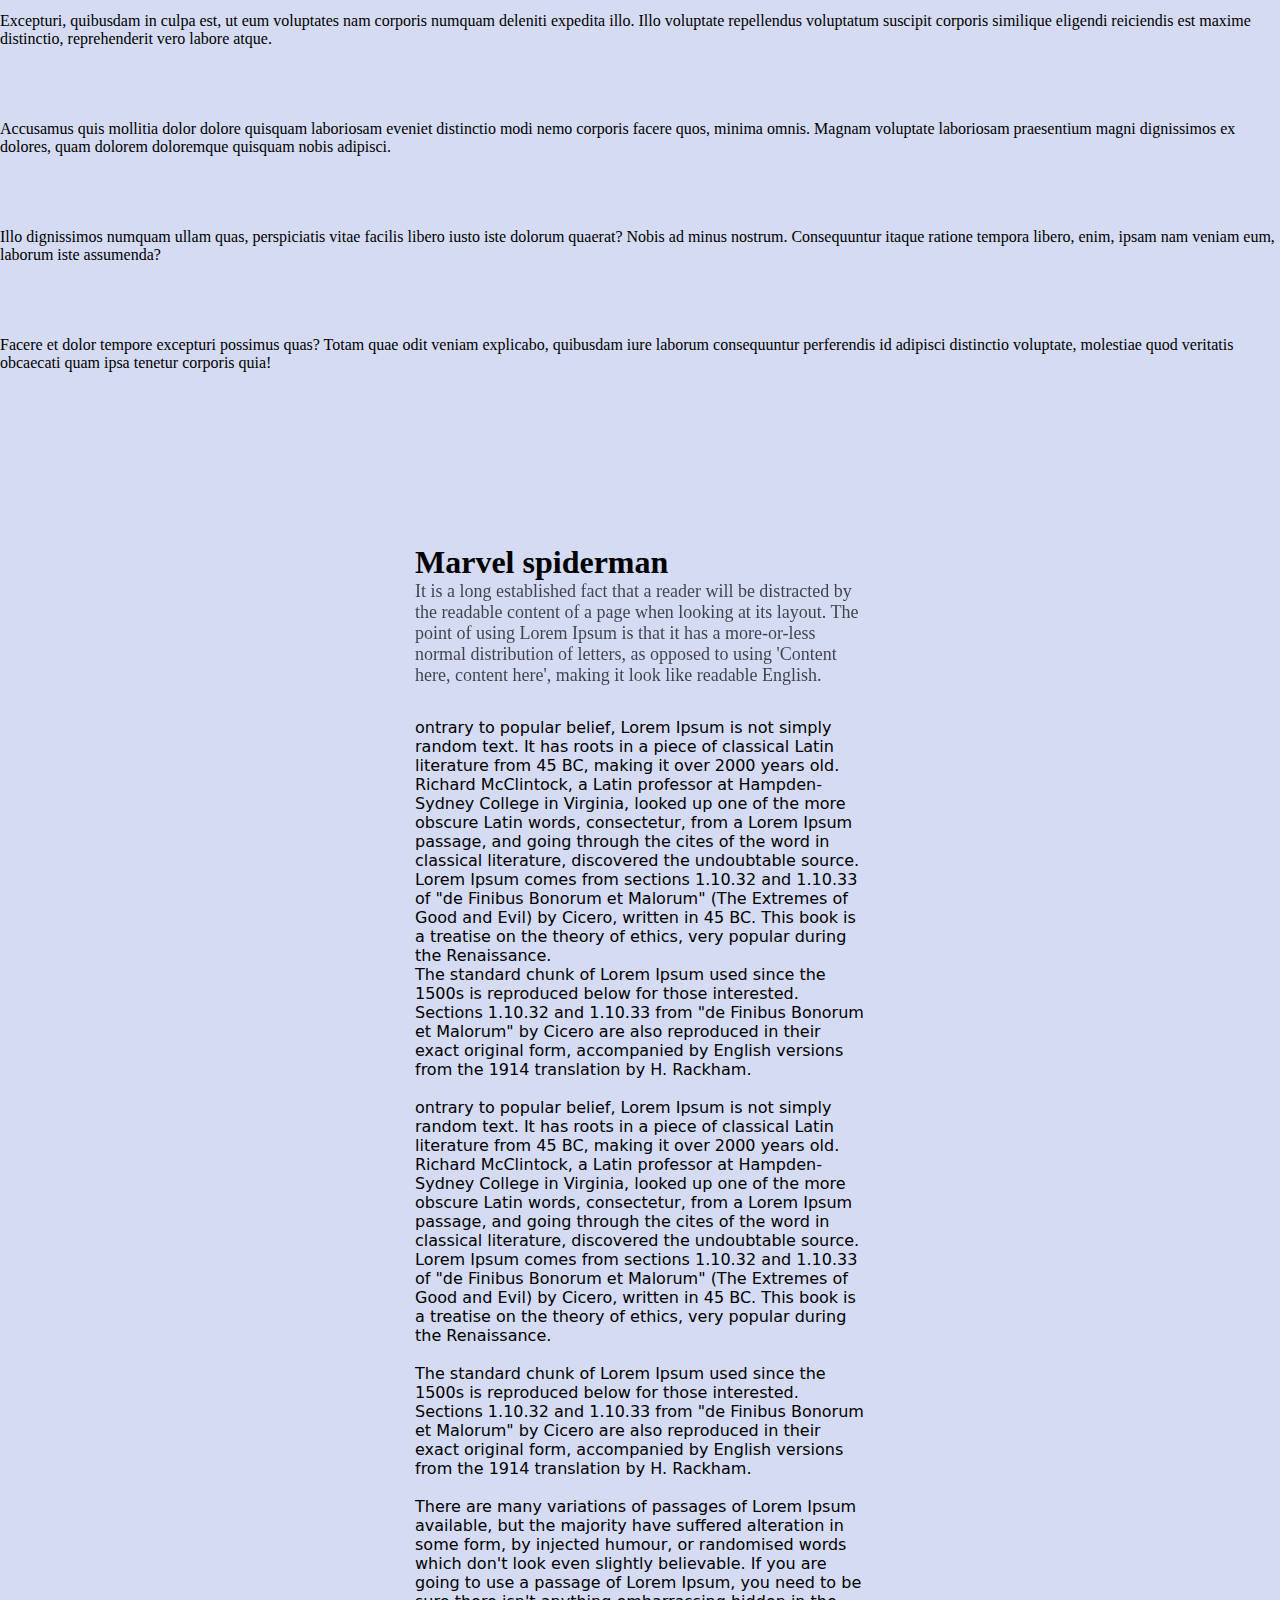
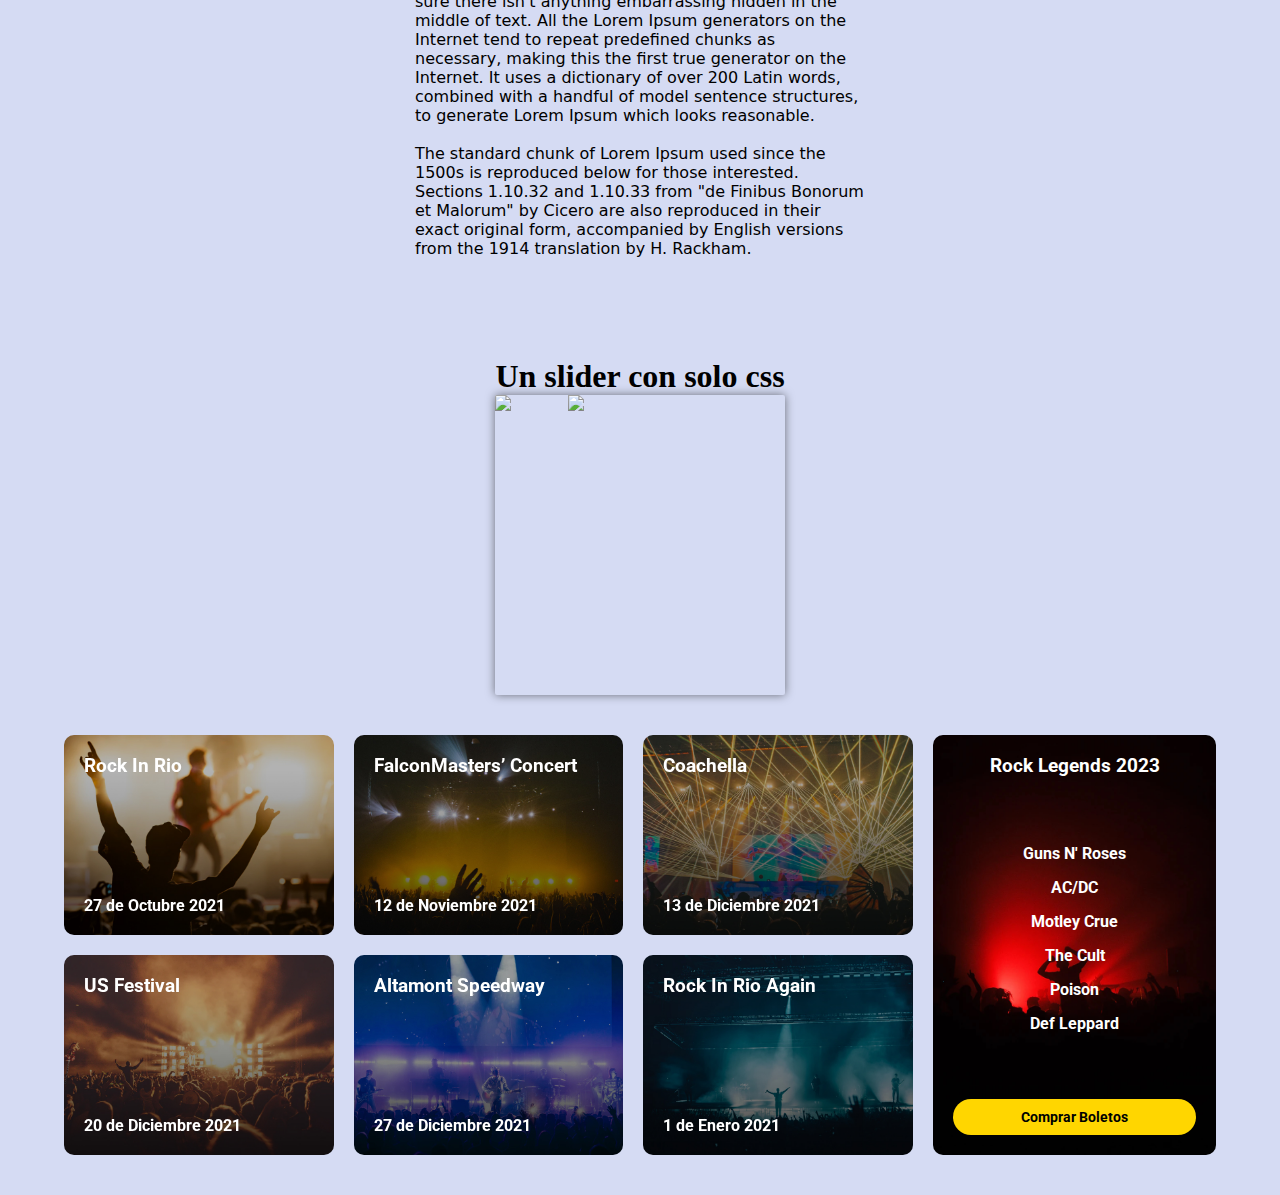
==== commit ce8e2f10: "differences between sticky and fixed position" ====
--- a/index.html
+++ b/index.html
@@ -13,8 +13,8 @@
     <title>Flexbox vs CSS Grid</title>
   </head>
   <body>
-    <header class="cabecera">
-      <nav>MENU</nav>
+    <header class="cabecera-fixed">
+      <nav>MENU FIXED</nav>
     </header>
     <p>
       Lorem ipsum dolor sit amet consectetur adipisicing elit. Distinctio ea
@@ -40,6 +40,9 @@
       quaerat aspernatur ratione, quod error magni ad accusamus? Quam vel
       quaerat possimus amet odio pariatur sint sequi accusantium quos veniam?<br /><br /><br /><br /><br />
     </p>
+    <header class="cabecera-sticky">
+      <nav>MENU STICKY</nav>
+    </header>
     <p>
       Minus eveniet quasi numquam iusto consectetur consequuntur excepturi culpa
       dolorum laudantium ipsam amet veniam voluptate tenetur facere, quisquam
--- a/styles.css
+++ b/styles.css
@@ -9,6 +9,7 @@
   min-height: 100vh;
   display: flex;
   flex-direction: column;
+  padding-top: 6em;
   /**align-items: center;*/
 }
 
@@ -227,15 +228,29 @@
   position: relative;
 }
 
-.cabecera {
+.cabecera-fixed {
   background-color: black;
   color: white;
   padding: 2em 0;
 
   position: fixed; /**pierde su espacio y su sitio, 
-  se sale del flujo*/
+  se sale del flujo, aunque este dentro de un contenedor posicionado
+  este elemento con position fixed se ubicara respecto a la etiqueta html
+  y no a su contenedor padre*/
   top: 0;
   width: 100%;
+  text-align: center;
+}
+
+.cabecera-sticky {
+  background-color: rgb(13, 3, 104);
+  color: white;
+  padding: 2em 0;
+
+  position: sticky; /** se mantiene fijo cuando alcanze la x posicion que le des*/
+  top: 120px;
+  width: 100%;
+  text-align: center;
 }
 .box {
   width: 100px;
@@ -247,7 +262,9 @@
 
 .box-1 {
   background-color: #ff6961;
-  position: absolute; /**deja un vacio, como si flotara*/
+  position: absolute; /**deja un vacio, como si flotara, 
+  si tiene un contenedor padre posicionado relative, 
+  se posiciona respecto a este*/
   top: 20px;
   left: 260px;
   bottom: ;
